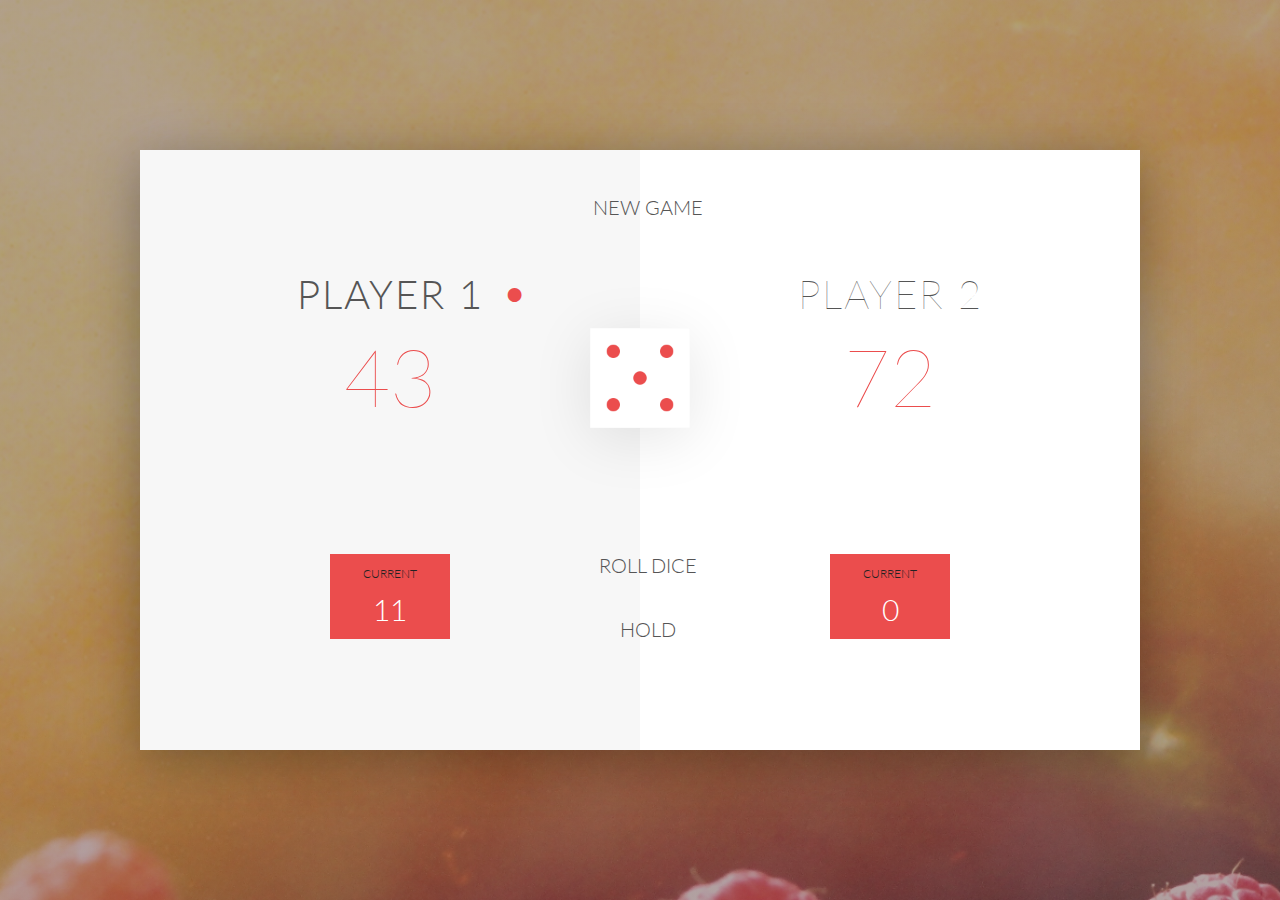
==== index.html @ 4b7d8f1d "Primer commit de la estructura basica" ====
<!DOCTYPE html>
<html lang="en">
    <head>
        <meta charset="UTF-8">
        <link href="https://fonts.googleapis.com/css?family=Lato:100,300,600" rel="stylesheet" type="text/css">
        <link href="http://code.ionicframework.com/ionicons/2.0.1/css/ionicons.min.css" rel="stylesheet" type="text/css">
        <link type="text/css" rel="stylesheet" href="style.css">
        
        <title>Pig Game</title>
    </head>

    <body>
        <div class="wrapper clearfix">
            <div class="player-0-panel active">
                <div class="player-name" id="name-0">Player 1</div>
                <div class="player-score" id="score-0">43</div>
                <div class="player-current-box">
                    <div class="player-current-label">Current</div>
                    <div class="player-current-score" id="current-0">11</div>
                </div>
            </div>
            
            <div class="player-1-panel">
                <div class="player-name" id="name-1">Player 2</div>
                <div class="player-score" id="score-1">72</div>
                <div class="player-current-box">
                    <div class="player-current-label">Current</div>
                    <div class="player-current-score" id="current-1">0</div>
                </div>
            </div>
            
            <button class="btn-new"><i class="ion-ios-plus-outline"></i>New game</button>
            <button class="btn-roll"><i class="ion-ios-loop"></i>Roll dice</button>
            <button class="btn-hold"><i class="ion-ios-download-outline"></i>Hold</button>
            
            <img src="dice-5.png" alt="Dice" class="dice">
        </div>
        
        <script src="app.js"></script>
    </body>
</html>
---- style.css ----
/**********************************************
*** GENERAL
**********************************************/

* {
    margin: 0;
    padding: 0;
    box-sizing: border-box;
    
}

.clearfix::after {
    content: "";
    display: table;
    clear: both;
}

body {
    background-image: linear-gradient(rgba(62, 20, 20, 0.4), rgba(62, 20, 20, 0.4)), url(back.jpg);
    background-size: cover;
    background-position: center;
    font-family: Lato;
    font-weight: 300;
    position: relative;
    height: 100vh;
    color: #555;
}

.wrapper {
    width: 1000px;
    position: absolute;
    top: 50%;
    left: 50%;
    transform: translate(-50%, -50%);
    background-color: #fff;
    box-shadow: 0px 10px 50px rgba(0, 0, 0, 0.3);
    overflow: hidden;
}

.player-0-panel,
.player-1-panel {
    width: 50%;
    float: left;
    height: 600px;
    padding: 100px;
}



/**********************************************
*** PLAYERS
**********************************************/

.player-name {
    font-size: 40px;
    text-align: center;
    text-transform: uppercase;
    letter-spacing: 2px;
    font-weight: 100;
    margin-top: 20px;
    margin-bottom: 10px;
    position: relative;
}

.player-score {
    text-align: center;
    font-size: 80px;
    font-weight: 100;
    color: #EB4D4D;
    margin-bottom: 130px;
}

.active { background-color: #f7f7f7; }
.active .player-name { font-weight: 300; }

.active .player-name::after {
    content: "\2022";
    font-size: 47px;
    position: absolute;
    color: #EB4D4D;
    top: -7px;
    right: 10px;
    
}

.player-current-box {
    background-color: #EB4D4D;
    color: #fff;
    width: 40%;
    margin: 0 auto;
    padding: 12px;
    text-align: center;
}

.player-current-label {
    text-transform: uppercase;
    margin-bottom: 10px;
    font-size: 12px;
    color: #222;
}

.player-current-score {
    font-size: 30px;
}

button {
    position: absolute;
    width: 200px;
    left: 50%;
    transform: translateX(-50%);
    color: #555;
    background: none;
    border: none;
    font-family: Lato;
    font-size: 20px;
    text-transform: uppercase;
    cursor: pointer;
    font-weight: 300;
    transition: background-color 0.3s, color 0.3s;
}

button:hover { font-weight: 600; }
button:hover i { margin-right: 20px; }

button:focus {
    outline: none;
}

i {
    color: #EB4D4D;
    display: inline-block;
    margin-right: 15px;
    font-size: 32px;
    line-height: 1;
    vertical-align: text-top;
    margin-top: -4px;
    transition: margin 0.3s;
}

.btn-new { top: 45px;}
.btn-roll { top: 403px;}
.btn-hold { top: 467px;}

.dice {
    position: absolute;
    left: 50%;
    top: 178px;
    transform: translateX(-50%);
    height: 100px;
    box-shadow: 0px 10px 60px rgba(0, 0, 0, 0.10);
}

.winner { background-color: #f7f7f7; }
.winner .player-name { font-weight: 300; color: #EB4D4D; }
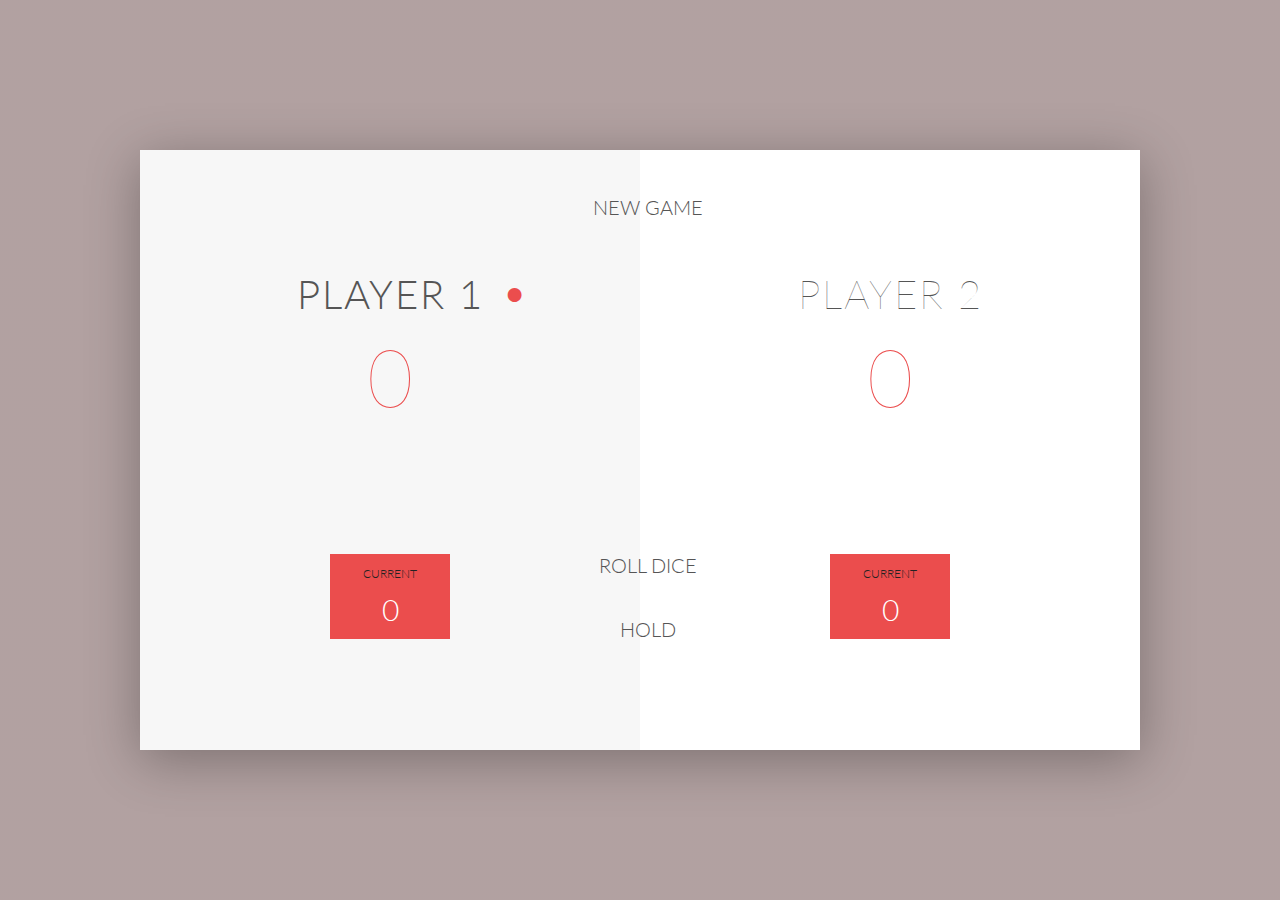
==== commit cf13cfa0: "se estructuro mejor el proyecto en carpetas" ====
--- a/index.html
+++ b/index.html
@@ -4,7 +4,7 @@
         <meta charset="UTF-8">
         <link href="https://fonts.googleapis.com/css?family=Lato:100,300,600" rel="stylesheet" type="text/css">
         <link href="http://code.ionicframework.com/ionicons/2.0.1/css/ionicons.min.css" rel="stylesheet" type="text/css">
-        <link type="text/css" rel="stylesheet" href="style.css">
+        <link type="text/css" rel="stylesheet" href="./css/style.min.css">
         
         <title>Pig Game</title>
     </head>
@@ -33,9 +33,9 @@
             <button class="btn-roll"><i class="ion-ios-loop"></i>Roll dice</button>
             <button class="btn-hold"><i class="ion-ios-download-outline"></i>Hold</button>
             
-            <img src="dice-5.png" alt="Dice" class="dice">
+            <img src="./img/dice-1.png" alt="Dice" class="dice">
         </div>
         
-        <script src="app.js"></script>
+        <script src="./js/app.js"></script>
     </body>
 </html>--- a/css/style.min.css
+++ b/css/style.min.css
@@ -0,0 +1 @@
+*{margin:0;padding:0;box-sizing:border-box}.clearfix::after{content:"";display:table;clear:both}body{background-image:linear-gradient(rgba(62,20,20,0.4), rgba(62,20,20,0.4)),url(./img/back.jpg);background-size:cover;background-position:center;font-family:Lato;font-weight:300;position:relative;height:100vh;color:#555}.wrapper{width:1000px;position:absolute;top:50%;left:50%;transform:translate(-50%, -50%);background-color:#fff;box-shadow:0px 10px 50px rgba(0,0,0,0.3);overflow:hidden}.player-0-panel,.player-1-panel{width:50%;float:left;height:600px;padding:100px}.player-name{font-size:40px;text-align:center;text-transform:uppercase;letter-spacing:2px;font-weight:100;margin-top:20px;margin-bottom:10px;position:relative}.player-score{text-align:center;font-size:80px;font-weight:100;color:#EB4D4D;margin-bottom:130px}.active{background-color:#f7f7f7}.active .player-name{font-weight:300}.active .player-name::after{content:"\2022";font-size:47px;position:absolute;color:#EB4D4D;top:-7px;right:10px}.player-current-box{background-color:#EB4D4D;color:#fff;width:40%;margin:0 auto;padding:12px;text-align:center}.player-current-label{text-transform:uppercase;margin-bottom:10px;font-size:12px;color:#222}.player-current-score{font-size:30px}button{position:absolute;width:200px;left:50%;transform:translateX(-50%);color:#555;background:none;border:none;font-family:Lato;font-size:20px;text-transform:uppercase;cursor:pointer;font-weight:300;transition:background-color 0.3s, color 0.3s}button:hover{font-weight:600}button:hover i{margin-right:20px}button:focus{outline:none}i{color:#EB4D4D;display:inline-block;margin-right:15px;font-size:32px;line-height:1;vertical-align:text-top;margin-top:-4px;transition:margin 0.3s}.btn-new{top:45px}.btn-roll{top:403px}.btn-hold{top:467px}.dice{position:absolute;left:50%;top:178px;transform:translateX(-50%);height:100px;box-shadow:0px 10px 60px rgba(0,0,0,0.1)}.winner{background-color:#f7f7f7}.winner .player-name{font-weight:300;color:#EB4D4D}
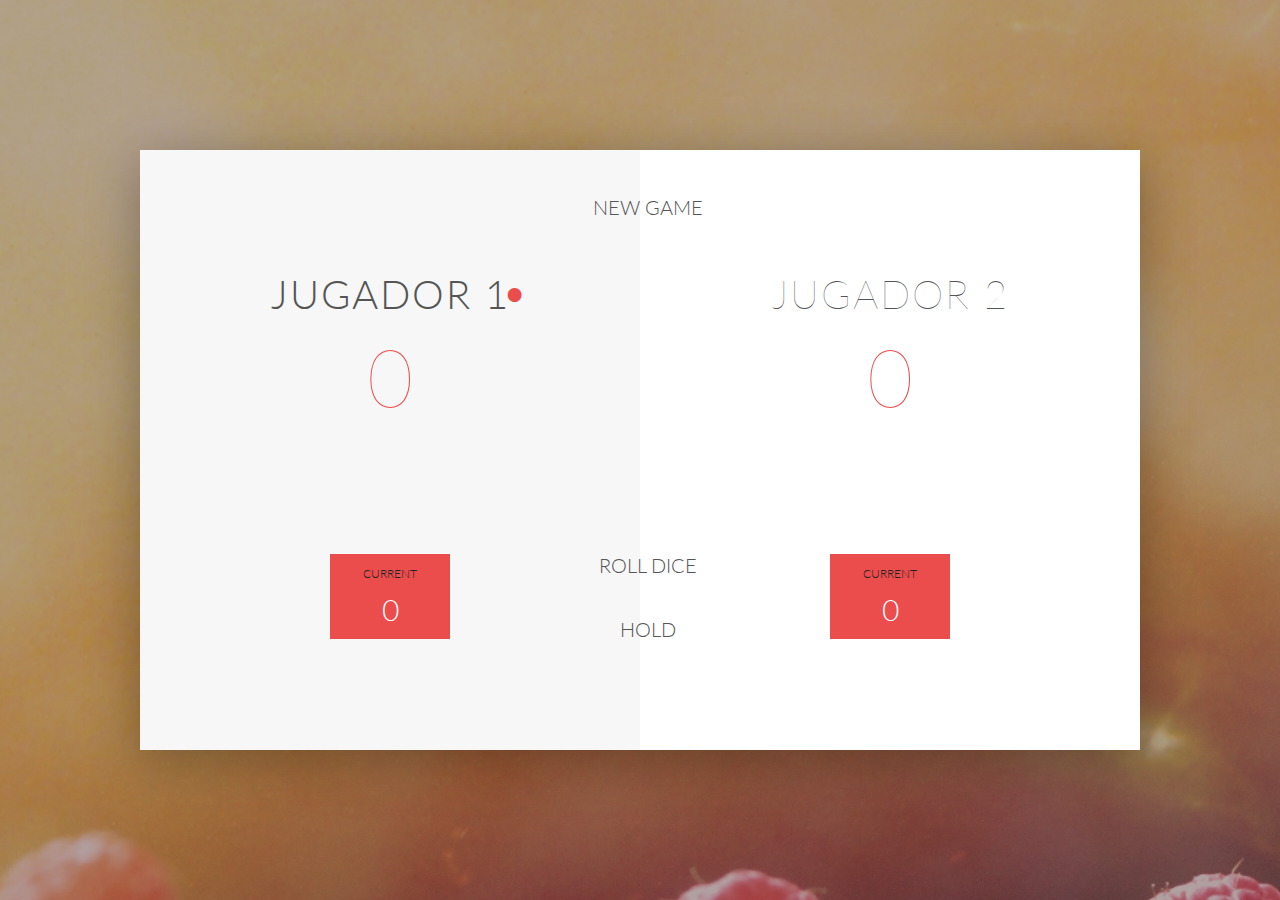
==== commit f02aad35: "se mejoro la funcion init" ====
--- a/index.html
+++ b/index.html
@@ -12,7 +12,7 @@
     <body>
         <div class="wrapper clearfix">
             <div class="player-0-panel active">
-                <div class="player-name" id="name-0">Player 1</div>
+                <div class="player-name" id="name-0">Jugador 1</div>
                 <div class="player-score" id="score-0">43</div>
                 <div class="player-current-box">
                     <div class="player-current-label">Current</div>
@@ -21,7 +21,7 @@
             </div>
             
             <div class="player-1-panel">
-                <div class="player-name" id="name-1">Player 2</div>
+                <div class="player-name" id="name-1">Jugador 2</div>
                 <div class="player-score" id="score-1">72</div>
                 <div class="player-current-box">
                     <div class="player-current-label">Current</div>
--- a/css/style.min.css
+++ b/css/style.min.css
@@ -1 +1 @@
-*{margin:0;padding:0;box-sizing:border-box}.clearfix::after{content:"";display:table;clear:both}body{background-image:linear-gradient(rgba(62,20,20,0.4), rgba(62,20,20,0.4)),url(./img/back.jpg);background-size:cover;background-position:center;font-family:Lato;font-weight:300;position:relative;height:100vh;color:#555}.wrapper{width:1000px;position:absolute;top:50%;left:50%;transform:translate(-50%, -50%);background-color:#fff;box-shadow:0px 10px 50px rgba(0,0,0,0.3);overflow:hidden}.player-0-panel,.player-1-panel{width:50%;float:left;height:600px;padding:100px}.player-name{font-size:40px;text-align:center;text-transform:uppercase;letter-spacing:2px;font-weight:100;margin-top:20px;margin-bottom:10px;position:relative}.player-score{text-align:center;font-size:80px;font-weight:100;color:#EB4D4D;margin-bottom:130px}.active{background-color:#f7f7f7}.active .player-name{font-weight:300}.active .player-name::after{content:"\2022";font-size:47px;position:absolute;color:#EB4D4D;top:-7px;right:10px}.player-current-box{background-color:#EB4D4D;color:#fff;width:40%;margin:0 auto;padding:12px;text-align:center}.player-current-label{text-transform:uppercase;margin-bottom:10px;font-size:12px;color:#222}.player-current-score{font-size:30px}button{position:absolute;width:200px;left:50%;transform:translateX(-50%);color:#555;background:none;border:none;font-family:Lato;font-size:20px;text-transform:uppercase;cursor:pointer;font-weight:300;transition:background-color 0.3s, color 0.3s}button:hover{font-weight:600}button:hover i{margin-right:20px}button:focus{outline:none}i{color:#EB4D4D;display:inline-block;margin-right:15px;font-size:32px;line-height:1;vertical-align:text-top;margin-top:-4px;transition:margin 0.3s}.btn-new{top:45px}.btn-roll{top:403px}.btn-hold{top:467px}.dice{position:absolute;left:50%;top:178px;transform:translateX(-50%);height:100px;box-shadow:0px 10px 60px rgba(0,0,0,0.1)}.winner{background-color:#f7f7f7}.winner .player-name{font-weight:300;color:#EB4D4D}
+*{margin:0;padding:0;box-sizing:border-box}.clearfix::after{content:"";display:table;clear:both}body{background-image:linear-gradient(rgba(62,20,20,0.4), rgba(62,20,20,0.4)),url(../img/back.jpg);background-size:cover;background-position:center;font-family:Lato;font-weight:300;position:relative;height:100vh;color:#555}.wrapper{width:1000px;position:absolute;top:50%;left:50%;transform:translate(-50%, -50%);background-color:#fff;box-shadow:0px 10px 50px rgba(0,0,0,0.3);overflow:hidden}.player-0-panel,.player-1-panel{width:50%;float:left;height:600px;padding:100px}.player-name{font-size:40px;text-align:center;text-transform:uppercase;letter-spacing:2px;font-weight:100;margin-top:20px;margin-bottom:10px;position:relative}.player-score{text-align:center;font-size:80px;font-weight:100;color:#EB4D4D;margin-bottom:130px}.active{background-color:#f7f7f7}.active .player-name{font-weight:300}.active .player-name::after{content:"\2022";font-size:47px;position:absolute;color:#EB4D4D;top:-7px;right:10px}.player-current-box{background-color:#EB4D4D;color:#fff;width:40%;margin:0 auto;padding:12px;text-align:center}.player-current-label{text-transform:uppercase;margin-bottom:10px;font-size:12px;color:#222}.player-current-score{font-size:30px}button{position:absolute;width:200px;left:50%;transform:translateX(-50%);color:#555;background:none;border:none;font-family:Lato;font-size:20px;text-transform:uppercase;cursor:pointer;font-weight:300;transition:background-color 0.3s, color 0.3s}button:hover{font-weight:600}button:hover i{margin-right:20px}button:focus{outline:none}i{color:#EB4D4D;display:inline-block;margin-right:15px;font-size:32px;line-height:1;vertical-align:text-top;margin-top:-4px;transition:margin 0.3s}.btn-new{top:45px}.btn-roll{top:403px}.btn-hold{top:467px}.dice{position:absolute;left:50%;top:178px;transform:translateX(-50%);height:100px;box-shadow:0px 10px 60px rgba(0,0,0,0.1)}.winner{background-color:#f7f7f7}.winner .player-name{font-weight:300;color:#EB4D4D}
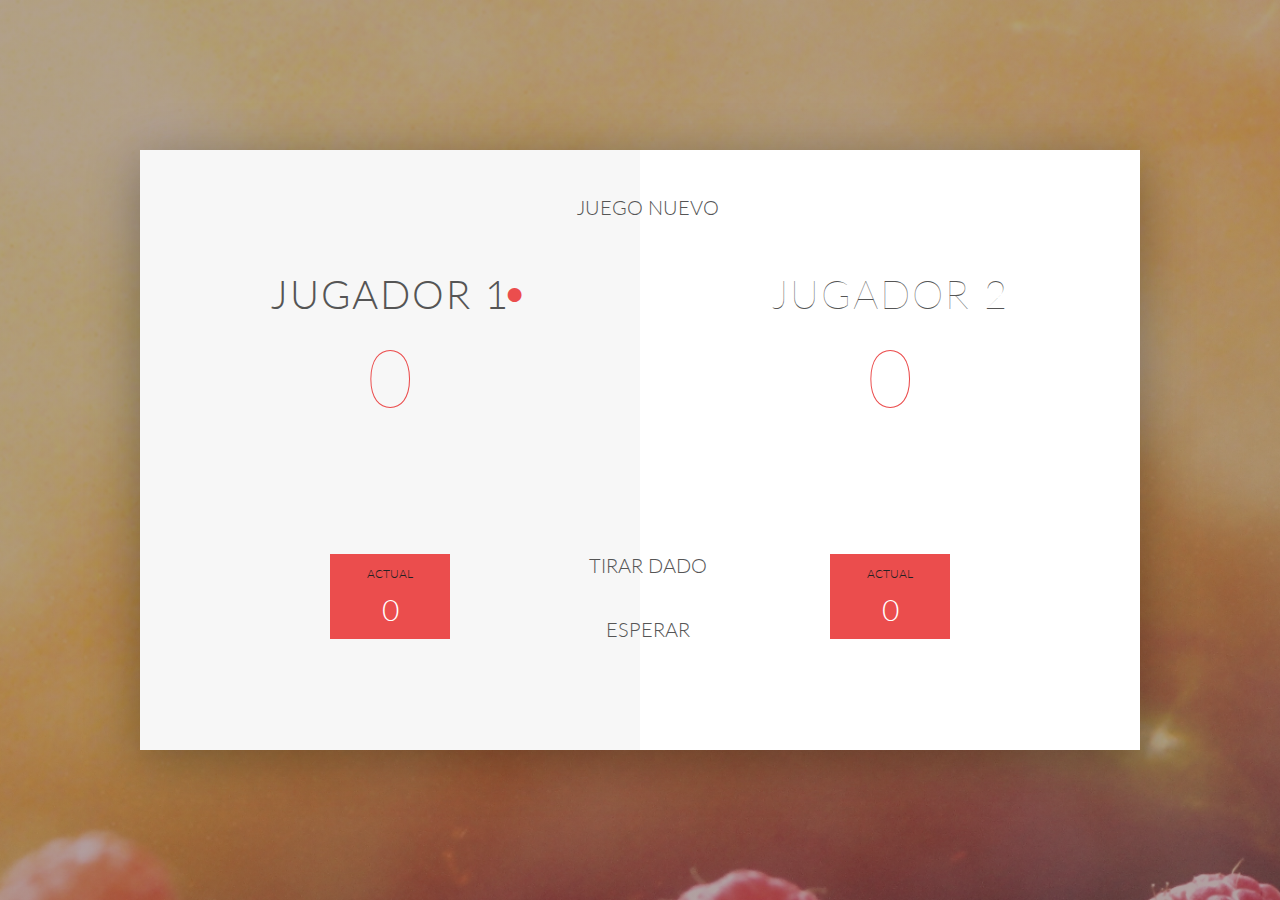
==== commit 8b18d0ed: "se agrego el state" ====
--- a/index.html
+++ b/index.html
@@ -15,7 +15,7 @@
                 <div class="player-name" id="name-0">Jugador 1</div>
                 <div class="player-score" id="score-0">43</div>
                 <div class="player-current-box">
-                    <div class="player-current-label">Current</div>
+                    <div class="player-current-label">Actual</div>
                     <div class="player-current-score" id="current-0">11</div>
                 </div>
             </div>
@@ -24,14 +24,14 @@
                 <div class="player-name" id="name-1">Jugador 2</div>
                 <div class="player-score" id="score-1">72</div>
                 <div class="player-current-box">
-                    <div class="player-current-label">Current</div>
+                    <div class="player-current-label">Actual</div>
                     <div class="player-current-score" id="current-1">0</div>
                 </div>
             </div>
             
-            <button class="btn-new"><i class="ion-ios-plus-outline"></i>New game</button>
-            <button class="btn-roll"><i class="ion-ios-loop"></i>Roll dice</button>
-            <button class="btn-hold"><i class="ion-ios-download-outline"></i>Hold</button>
+            <button class="btn-new"><i class="ion-ios-plus-outline"></i>Juego nuevo</button>
+            <button class="btn-roll"><i class="ion-ios-loop"></i>Tirar dado</button>
+            <button class="btn-hold"><i class="ion-ios-download-outline"></i>Esperar</button>
             
             <img src="./img/dice-1.png" alt="Dice" class="dice">
         </div>
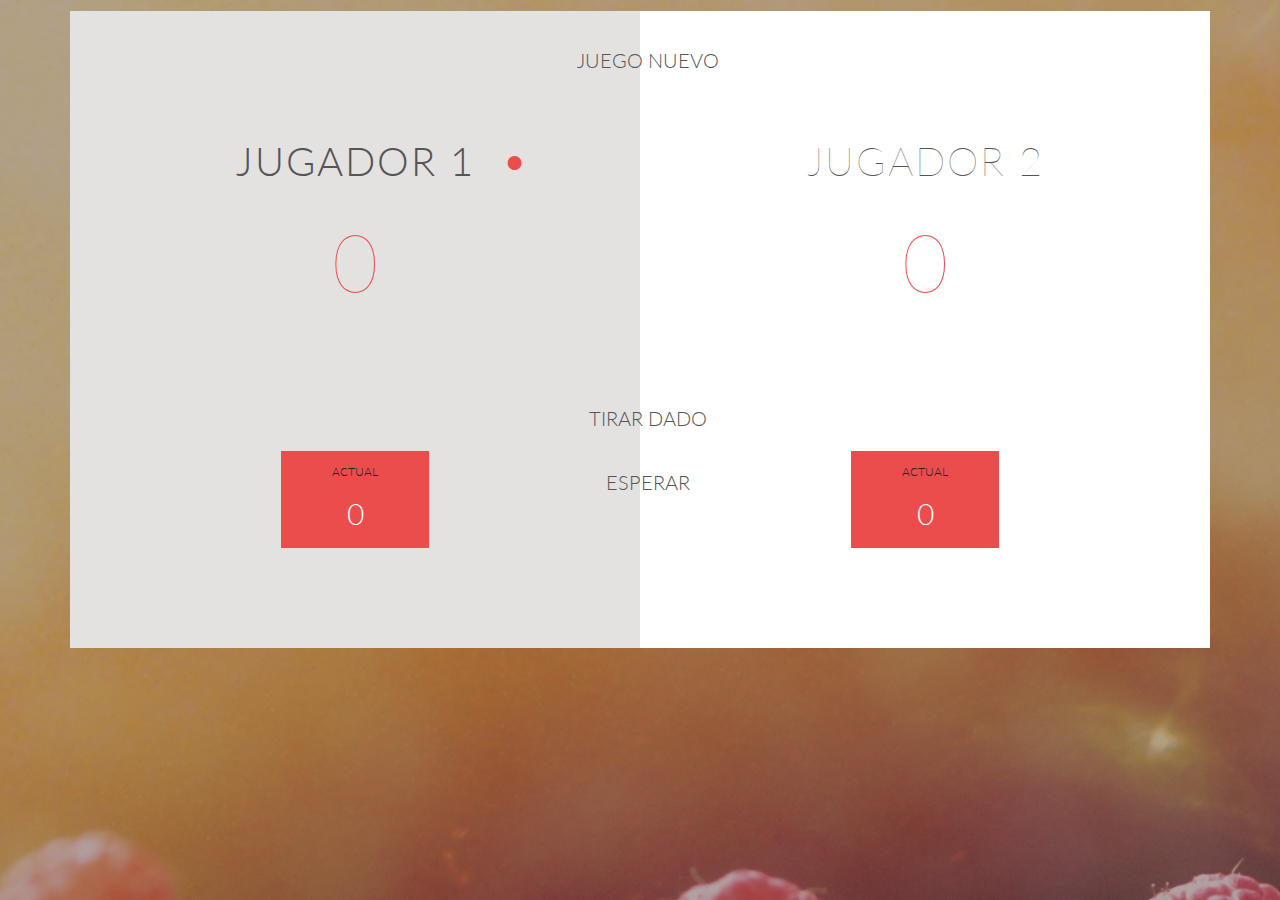
==== commit 21e417ad: "se agrego bootstrap" ====
--- a/index.html
+++ b/index.html
@@ -1,41 +1,92 @@
 <!DOCTYPE html>
-<html lang="en">
-    <head>
-        <meta charset="UTF-8">
-        <link href="https://fonts.googleapis.com/css?family=Lato:100,300,600" rel="stylesheet" type="text/css">
-        <link href="http://code.ionicframework.com/ionicons/2.0.1/css/ionicons.min.css" rel="stylesheet" type="text/css">
-        <link type="text/css" rel="stylesheet" href="./css/style.min.css">
-        
-        <title>Pig Game</title>
-    </head>
+<html lang="es">
 
-    <body>
-        <div class="wrapper clearfix">
-            <div class="player-0-panel active">
-                <div class="player-name" id="name-0">Jugador 1</div>
-                <div class="player-score" id="score-0">43</div>
-                <div class="player-current-box">
-                    <div class="player-current-label">Actual</div>
-                    <div class="player-current-score" id="current-0">11</div>
+<head>
+    <meta charset="UTF-8">
+    <meta name="viewport" content="width=device-width, initial-scale=1">
+    <link rel="apple-touch-icon" sizes="57x57" href="./img/favicon/apple-icon-57x57.png">
+    <link rel="apple-touch-icon" sizes="60x60" href="./img/favicon/apple-icon-60x60.png">
+    <link rel="apple-touch-icon" sizes="72x72" href="./img/favicon/apple-icon-72x72.png">
+    <link rel="apple-touch-icon" sizes="76x76" href="./img/favicon/apple-icon-76x76.png">
+    <link rel="apple-touch-icon" sizes="114x114" href="./img/favicon/apple-icon-114x114.png">
+    <link rel="apple-touch-icon" sizes="120x120" href="./img/favicon/apple-icon-120x120.png">
+    <link rel="apple-touch-icon" sizes="144x144" href="./img/favicon/apple-icon-144x144.png">
+    <link rel="apple-touch-icon" sizes="152x152" href="./img/favicon/apple-icon-152x152.png">
+    <link rel="apple-touch-icon" sizes="180x180" href="./img/favicon/apple-icon-180x180.png">
+    <link rel="icon" type="image/png" sizes="192x192" href="./img/favicon/android-icon-192x192.png">
+    <link rel="icon" type="image/png" sizes="32x32" href="./img/favicon/favicon-32x32.png">
+    <link rel="icon" type="image/png" sizes="96x96" href="./img/favicon/favicon-96x96.png">
+    <link rel="icon" type="image/png" sizes="16x16" href="./img/favicon/favicon-16x16.png">
+    <link rel="manifest" href="./img/favicon/manifest.json">
+    <meta name="msapplication-TileColor" content="#ffffff">
+    <meta name="msapplication-TileImage" content="./img/favicon/ms-icon-144x144.png">
+    <link href="https://fonts.googleapis.com/css?family=Lato:100,300,600" rel="stylesheet" type="text/css">
+    <link href="http://code.ionicframework.com/ionicons/2.0.1/css/ionicons.min.css" rel="stylesheet" type="text/css">
+    <link rel="stylesheet" href="https://stackpath.bootstrapcdn.com/bootstrap/4.2.1/css/bootstrap.min.css">
+    <link type="text/css" rel="stylesheet" href="./css/style.min.css">
+    <meta name="theme-color" content="#ffffff">
+    <title>Pig Game</title>
+</head>
+
+<body>
+
+    <!-- <div class="wrapper clearfix">
+        <div class="player-0-panel active">
+            <div class="player-name" id="name-0">Jugador 1</div>
+            <div class="player-score" id="score-0">43</div>
+            <div class="player-current-box">
+                <div class="player-current-label">Actual</div>
+                <div class="player-current-score" id="current-0">11</div>
+            </div>
+        </div>
+
+        <div class="player-1-panel">
+            <div class="player-name" id="name-1">Jugador 2</div>
+            <div class="player-score" id="score-1">72</div>
+            <div class="player-current-box">
+                <div class="player-current-label">Actual</div>
+                <div class="player-current-score" id="current-1">0</div>
+            </div>
+        </div>
+
+        <button class="btn-new"><i class="ion-ios-plus-outline"></i>Juego nuevo</button>
+        <button class="btn-roll"><i class="ion-ios-loop"></i>Tirar dado</button>
+        <button class="btn-hold"><i class="ion-ios-download-outline"></i>Esperar</button>
+
+        <img src="./img/dice-1.png" alt="Dice" class="dice">
+    </div> -->
+
+    <div class="container">
+        <div class="row wrapper">
+            <div class="col">
+                <div class="player-0-panel active">
+                    <div class="player-name" id="name-0">Jugador 1</div>
+                    <div class="player-score" id="score-0">43</div>
+                    <div class="player-current-box">
+                        <div class="player-current-label">Actual</div>
+                        <div class="player-current-score" id="current-0">11</div>
+                    </div>
                 </div>
             </div>
-            
-            <div class="player-1-panel">
-                <div class="player-name" id="name-1">Jugador 2</div>
-                <div class="player-score" id="score-1">72</div>
-                <div class="player-current-box">
-                    <div class="player-current-label">Actual</div>
-                    <div class="player-current-score" id="current-1">0</div>
+            <div class="col">
+                <div class="player-1-panel">
+                    <div class="player-name" id="name-1">Jugador 2</div>
+                    <div class="player-score" id="score-1">72</div>
+                    <div class="player-current-box">
+                        <div class="player-current-label">Actual</div>
+                        <div class="player-current-score" id="current-1">0</div>
+                    </div>
                 </div>
             </div>
-            
-            <button class="btn-new"><i class="ion-ios-plus-outline"></i>Juego nuevo</button>
-            <button class="btn-roll"><i class="ion-ios-loop"></i>Tirar dado</button>
-            <button class="btn-hold"><i class="ion-ios-download-outline"></i>Esperar</button>
-            
-            <img src="./img/dice-1.png" alt="Dice" class="dice">
+            <div class="botones">
+                <button class="btn-new"><i class="ion-ios-plus-outline"></i>Juego nuevo</button>
+                <button class="btn-roll"><i class="ion-ios-loop"></i>Tirar dado</button>
+                <button class="btn-hold"><i class="ion-ios-download-outline"></i>Esperar</button>
+                <img src="./img/dice-1.png" alt="Dice" class="dice">
+            </div>
         </div>
-        
-        <script src="./js/app.js"></script>
-    </body>
+    </div>
+    <script src="./js/app.js"></script>
+</body>
+
 </html>--- a/css/style.min.css
+++ b/css/style.min.css
@@ -1 +1 @@
-*{margin:0;padding:0;box-sizing:border-box}.clearfix::after{content:"";display:table;clear:both}body{background-image:linear-gradient(rgba(62,20,20,0.4), rgba(62,20,20,0.4)),url(../img/back.jpg);background-size:cover;background-position:center;font-family:Lato;font-weight:300;position:relative;height:100vh;color:#555}.wrapper{width:1000px;position:absolute;top:50%;left:50%;transform:translate(-50%, -50%);background-color:#fff;box-shadow:0px 10px 50px rgba(0,0,0,0.3);overflow:hidden}.player-0-panel,.player-1-panel{width:50%;float:left;height:600px;padding:100px}.player-name{font-size:40px;text-align:center;text-transform:uppercase;letter-spacing:2px;font-weight:100;margin-top:20px;margin-bottom:10px;position:relative}.player-score{text-align:center;font-size:80px;font-weight:100;color:#EB4D4D;margin-bottom:130px}.active{background-color:#f7f7f7}.active .player-name{font-weight:300}.active .player-name::after{content:"\2022";font-size:47px;position:absolute;color:#EB4D4D;top:-7px;right:10px}.player-current-box{background-color:#EB4D4D;color:#fff;width:40%;margin:0 auto;padding:12px;text-align:center}.player-current-label{text-transform:uppercase;margin-bottom:10px;font-size:12px;color:#222}.player-current-score{font-size:30px}button{position:absolute;width:200px;left:50%;transform:translateX(-50%);color:#555;background:none;border:none;font-family:Lato;font-size:20px;text-transform:uppercase;cursor:pointer;font-weight:300;transition:background-color 0.3s, color 0.3s}button:hover{font-weight:600}button:hover i{margin-right:20px}button:focus{outline:none}i{color:#EB4D4D;display:inline-block;margin-right:15px;font-size:32px;line-height:1;vertical-align:text-top;margin-top:-4px;transition:margin 0.3s}.btn-new{top:45px}.btn-roll{top:403px}.btn-hold{top:467px}.dice{position:absolute;left:50%;top:178px;transform:translateX(-50%);height:100px;box-shadow:0px 10px 60px rgba(0,0,0,0.1)}.winner{background-color:#f7f7f7}.winner .player-name{font-weight:300;color:#EB4D4D}
+*{margin:0;padding:0;box-sizing:border-box}.clearfix::after{content:"";display:table;clear:both}body{background-image:linear-gradient(rgba(62,20,20,0.4), rgba(62,20,20,0.4)),url(../img/back.jpg);background-size:cover;background-position:center;font-family:Lato;font-weight:300;position:relative;height:100vh;color:#555}.wrapper{padding-top:1%;overflow:hidden}.col{background-color:white;margin:0%;padding:0%}.player-0-panel,.player-1-panel{padding:100px}.player-name{font-size:40px;text-align:center;text-transform:uppercase;letter-spacing:2px;font-weight:100;margin-top:20px;margin-bottom:10px;position:relative}.player-score{text-align:center;font-size:80px;font-weight:100;color:#EB4D4D;margin-bottom:130px}.active{background-color:#e4e1e1}.active .player-name{font-weight:300}.active .player-name::after{content:"\2022";font-size:47px;position:absolute;color:#EB4D4D;top:-7px;right:10px}.player-current-box{background-color:#EB4D4D;color:#fff;width:40%;margin:0 auto;padding:12px;text-align:center}.player-current-label{text-transform:uppercase;margin-bottom:10px;font-size:12px;color:#222}.player-current-score{font-size:30px}button{position:absolute;width:200px;left:50%;transform:translateX(-50%);color:#555;background:none;border:none;font-family:Lato;font-size:20px;text-transform:uppercase;cursor:pointer;font-weight:300;transition:background-color 0.3s, color 0.3s}button:hover{font-weight:600}button:hover i{margin-right:20px}button:focus{outline:none}i{color:#EB4D4D;display:inline-block;margin-right:15px;font-size:32px;line-height:1;vertical-align:text-top;margin-top:-4px;transition:margin 0.3s}.btn-new{top:45px}.btn-roll{top:403px}.btn-hold{top:467px}.dice{position:absolute;left:50%;top:178px;transform:translateX(-50%);height:100px;box-shadow:0px 10px 60px rgba(0,0,0,0.1)}.winner{background-color:#f7f7f7}.winner .player-name{font-weight:300;color:#EB4D4D}@media (max-width: 768px){.player-0-panel,.player-1-panel{padding:50px}.player-name{font-size:30px}.player-score{margin-bottom:65px}.btn-roll{top:303px}.btn-hold{top:367px}}@media (max-width: 425px){.player-0-panel,.player-1-panel{padding:30px}.player-name{font-size:20px;margin-top:5px}.player-score{margin-bottom:0px;font-size:40px}.btn-roll{top:303px}.btn-hold{top:367px}}
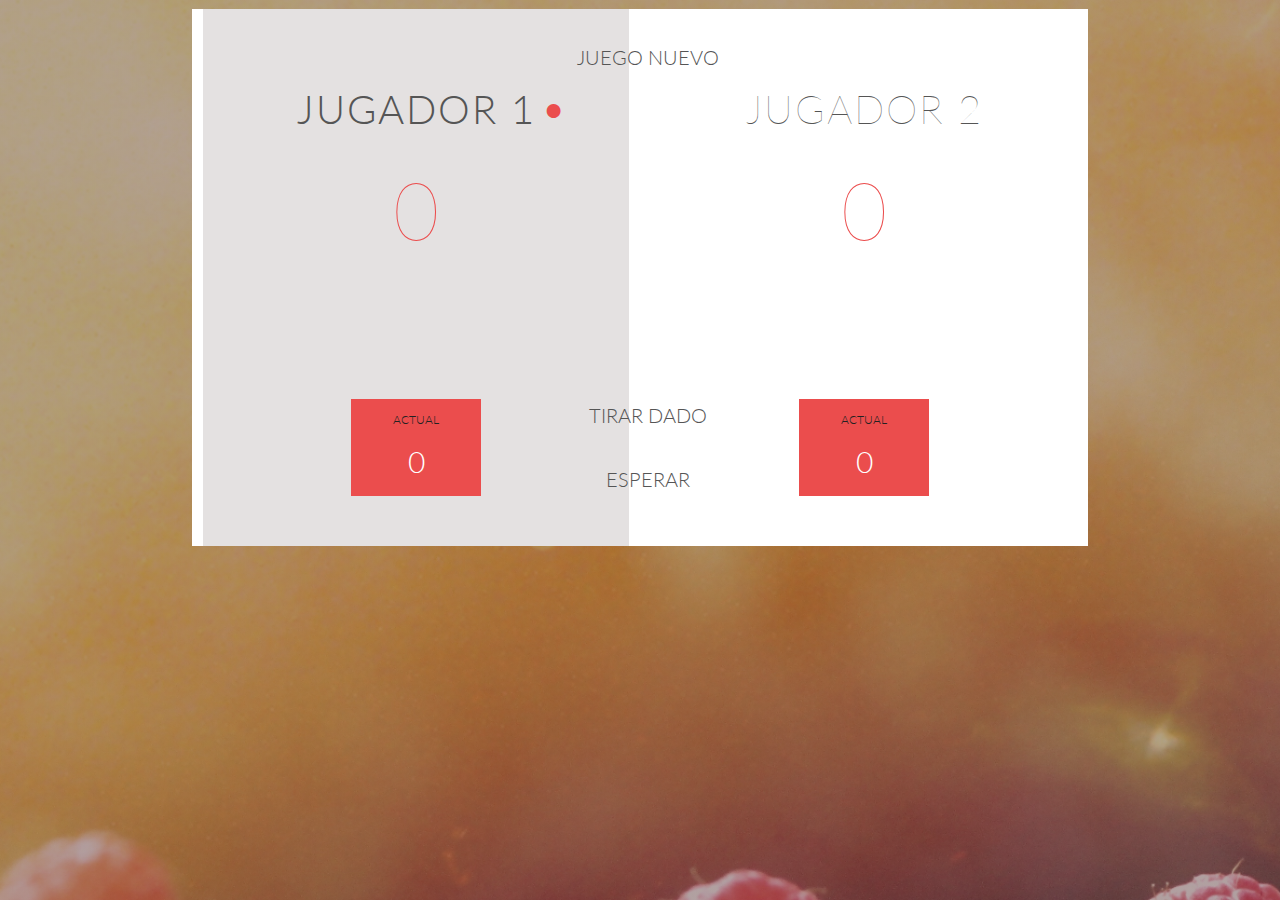
==== commit 3963eb06: "se agrego materialize y media querys" ====
--- a/index.html
+++ b/index.html
@@ -22,7 +22,7 @@
     <meta name="msapplication-TileImage" content="./img/favicon/ms-icon-144x144.png">
     <link href="https://fonts.googleapis.com/css?family=Lato:100,300,600" rel="stylesheet" type="text/css">
     <link href="http://code.ionicframework.com/ionicons/2.0.1/css/ionicons.min.css" rel="stylesheet" type="text/css">
-    <link rel="stylesheet" href="https://stackpath.bootstrapcdn.com/bootstrap/4.2.1/css/bootstrap.min.css">
+    <link rel="stylesheet" href="https://cdnjs.cloudflare.com/ajax/libs/materialize/1.0.0/css/materialize.min.css">
     <link type="text/css" rel="stylesheet" href="./css/style.min.css">
     <meta name="theme-color" content="#ffffff">
     <title>Pig Game</title>
@@ -58,7 +58,7 @@
 
     <div class="container">
         <div class="row wrapper">
-            <div class="col">
+            <div class="col s12 l6">
                 <div class="player-0-panel active">
                     <div class="player-name" id="name-0">Jugador 1</div>
                     <div class="player-score" id="score-0">43</div>
@@ -68,7 +68,7 @@
                     </div>
                 </div>
             </div>
-            <div class="col">
+            <div class="col s12 l6">
                 <div class="player-1-panel">
                     <div class="player-name" id="name-1">Jugador 2</div>
                     <div class="player-score" id="score-1">72</div>
--- a/css/style.min.css
+++ b/css/style.min.css
@@ -1 +1 @@
-*{margin:0;padding:0;box-sizing:border-box}.clearfix::after{content:"";display:table;clear:both}body{background-image:linear-gradient(rgba(62,20,20,0.4), rgba(62,20,20,0.4)),url(../img/back.jpg);background-size:cover;background-position:center;font-family:Lato;font-weight:300;position:relative;height:100vh;color:#555}.wrapper{padding-top:1%;overflow:hidden}.col{background-color:white;margin:0%;padding:0%}.player-0-panel,.player-1-panel{padding:100px}.player-name{font-size:40px;text-align:center;text-transform:uppercase;letter-spacing:2px;font-weight:100;margin-top:20px;margin-bottom:10px;position:relative}.player-score{text-align:center;font-size:80px;font-weight:100;color:#EB4D4D;margin-bottom:130px}.active{background-color:#e4e1e1}.active .player-name{font-weight:300}.active .player-name::after{content:"\2022";font-size:47px;position:absolute;color:#EB4D4D;top:-7px;right:10px}.player-current-box{background-color:#EB4D4D;color:#fff;width:40%;margin:0 auto;padding:12px;text-align:center}.player-current-label{text-transform:uppercase;margin-bottom:10px;font-size:12px;color:#222}.player-current-score{font-size:30px}button{position:absolute;width:200px;left:50%;transform:translateX(-50%);color:#555;background:none;border:none;font-family:Lato;font-size:20px;text-transform:uppercase;cursor:pointer;font-weight:300;transition:background-color 0.3s, color 0.3s}button:hover{font-weight:600}button:hover i{margin-right:20px}button:focus{outline:none}i{color:#EB4D4D;display:inline-block;margin-right:15px;font-size:32px;line-height:1;vertical-align:text-top;margin-top:-4px;transition:margin 0.3s}.btn-new{top:45px}.btn-roll{top:403px}.btn-hold{top:467px}.dice{position:absolute;left:50%;top:178px;transform:translateX(-50%);height:100px;box-shadow:0px 10px 60px rgba(0,0,0,0.1)}.winner{background-color:#f7f7f7}.winner .player-name{font-weight:300;color:#EB4D4D}@media (max-width: 768px){.player-0-panel,.player-1-panel{padding:50px}.player-name{font-size:30px}.player-score{margin-bottom:65px}.btn-roll{top:303px}.btn-hold{top:367px}}@media (max-width: 425px){.player-0-panel,.player-1-panel{padding:30px}.player-name{font-size:20px;margin-top:5px}.player-score{margin-bottom:0px;font-size:40px}.btn-roll{top:303px}.btn-hold{top:367px}}
+*{margin:0;padding:0;box-sizing:border-box}.clearfix::after{content:"";display:table;clear:both}body{background-image:linear-gradient(rgba(62,20,20,0.4), rgba(62,20,20,0.4)),url(../img/back.jpg);background-size:cover;background-position:center;font-family:Lato;font-weight:300;position:relative;height:100vh;color:#555}.wrapper{padding-top:1%;overflow:hidden}.col{background-color:white;margin:0%;padding:0%}.player-0-panel,.player-1-panel{padding:50px}.player-name{font-size:40px;text-align:center;text-transform:uppercase;letter-spacing:2px;font-weight:100;margin-top:20px;margin-bottom:10px;position:relative}.player-score{text-align:center;font-size:80px;font-weight:100;color:#EB4D4D;margin-bottom:130px}.active{background-color:#e4e1e1}.active .player-name{font-weight:300}.active .player-name::after{content:"\2022";font-size:47px;position:absolute;color:#EB4D4D;top:-7px;right:10px}.player-current-box{background-color:#EB4D4D;color:#fff;width:40%;margin:0 auto;padding:12px;text-align:center}.player-current-label{text-transform:uppercase;margin-bottom:10px;font-size:12px;color:#222}.player-current-score{font-size:30px}button{position:absolute;width:200px;left:50%;transform:translateX(-50%);color:#555;background:none;border:none;font-family:Lato;font-size:20px;text-transform:uppercase;cursor:pointer;font-weight:300;transition:background-color 0.3s, color 0.3s}button:hover{font-weight:600}button:hover i{margin-right:20px}button:focus{outline:none}i{color:#EB4D4D;display:inline-block;margin-right:15px;font-size:32px;line-height:1;vertical-align:text-top;margin-top:-4px;transition:margin 0.3s}.btn-new{top:45px}.btn-roll{top:403px}.btn-hold{top:467px}.dice{position:absolute;left:50%;top:178px;transform:translateX(-50%);height:100px;box-shadow:0px 10px 60px rgba(0,0,0,0.1)}.winner{background-color:#f7f7f7}.winner .player-name{font-weight:300;color:#EB4D4D}@media (max-width: 768px){.player-0-panel,.player-1-panel{padding:70px}.player-name{font-size:30px}.player-score{margin-bottom:65px}.btn-roll{top:303px}.btn-hold{top:367px}}@media (max-width: 425px){.player-0-panel,.player-1-panel{padding:70px}.player-name{font-size:20px;margin-top:5px}.player-score{margin-bottom:0px;font-size:40px}.btn-roll{top:303px;left:35vw}.btn-hold{top:367px;left:35vw}.dice{left:80%;top:40vh}.active .player-name::after{top:-25px}}
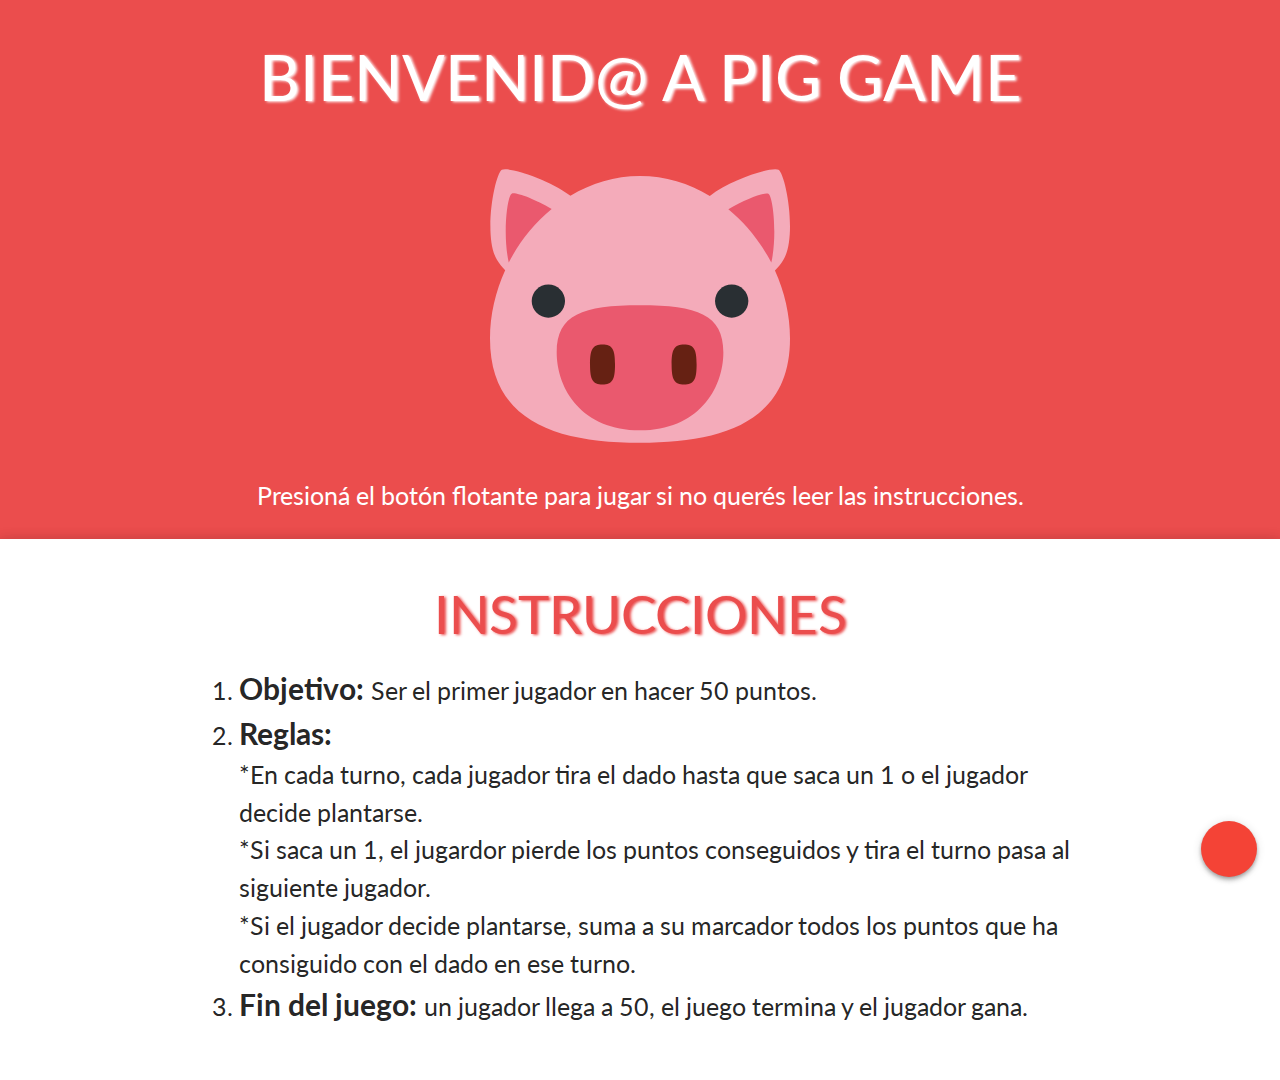
==== commit 4d01989d: "se agrego pagina de instrucciones" ====
--- a/index.html
+++ b/index.html
@@ -23,70 +23,63 @@
     <link href="https://fonts.googleapis.com/css?family=Lato:100,300,600" rel="stylesheet" type="text/css">
     <link href="http://code.ionicframework.com/ionicons/2.0.1/css/ionicons.min.css" rel="stylesheet" type="text/css">
     <link rel="stylesheet" href="https://cdnjs.cloudflare.com/ajax/libs/materialize/1.0.0/css/materialize.min.css">
-    <link type="text/css" rel="stylesheet" href="./css/style.min.css">
+    <link rel="stylesheet" href="https://cdnjs.cloudflare.com/ajax/libs/animate.css/3.7.0/animate.min.css">
+    <link type="text/css" rel="stylesheet" href="./css/introStyle.min.css">
     <meta name="theme-color" content="#ffffff">
     <title>Pig Game</title>
 </head>
 
 <body>
-
-    <!-- <div class="wrapper clearfix">
-        <div class="player-0-panel active">
-            <div class="player-name" id="name-0">Jugador 1</div>
-            <div class="player-score" id="score-0">43</div>
-            <div class="player-current-box">
-                <div class="player-current-label">Actual</div>
-                <div class="player-current-score" id="current-0">11</div>
-            </div>
+    <div class="container animated fadeIn">
+        <div class="row">
+            <h1>Bienvenid@ a Pig Game</h1>
         </div>
-
-        <div class="player-1-panel">
-            <div class="player-name" id="name-1">Jugador 2</div>
-            <div class="player-score" id="score-1">72</div>
-            <div class="player-current-box">
-                <div class="player-current-label">Actual</div>
-                <div class="player-current-score" id="current-1">0</div>
-            </div>
-        </div>
-
-        <button class="btn-new"><i class="ion-ios-plus-outline"></i>Juego nuevo</button>
-        <button class="btn-roll"><i class="ion-ios-loop"></i>Tirar dado</button>
-        <button class="btn-hold"><i class="ion-ios-download-outline"></i>Esperar</button>
-
-        <img src="./img/dice-1.png" alt="Dice" class="dice">
-    </div> -->
-
-    <div class="container">
-        <div class="row wrapper">
-            <div class="col s12 l6">
-                <div class="player-0-panel active">
-                    <div class="player-name" id="name-0">Jugador 1</div>
-                    <div class="player-score" id="score-0">43</div>
-                    <div class="player-current-box">
-                        <div class="player-current-label">Actual</div>
-                        <div class="player-current-score" id="current-0">11</div>
+        <div class="row">
+            <div class="flexbox">
+                <div class="col center-align">
+                    <div class="pigImg">
+                        <img class="responsive-img" src="./img/pig.svg" alt="bpork">
                     </div>
                 </div>
             </div>
-            <div class="col s12 l6">
-                <div class="player-1-panel">
-                    <div class="player-name" id="name-1">Jugador 2</div>
-                    <div class="player-score" id="score-1">72</div>
-                    <div class="player-current-box">
-                        <div class="player-current-label">Actual</div>
-                        <div class="player-current-score" id="current-1">0</div>
-                    </div>
-                </div>
-            </div>
-            <div class="botones">
-                <button class="btn-new"><i class="ion-ios-plus-outline"></i>Juego nuevo</button>
-                <button class="btn-roll"><i class="ion-ios-loop"></i>Tirar dado</button>
-                <button class="btn-hold"><i class="ion-ios-download-outline"></i>Esperar</button>
-                <img src="./img/dice-1.png" alt="Dice" class="dice">
+        </div>
+        <div class="row">
+            <h5>Presioná el botón flotante para jugar si no querés leer las instrucciones. <i class="ion-arrow-right-c"></i></h5>
+        </div>
+    </div>
+    <div class="container-fluid explicacion z-depth-3 animated fadeInUp delay-1s">
+        <div class="row">
+            <h2 class="animated zoomIn delay-2s">Instrucciones</h2>
+            <div class="container animated slideInLeft delay-2s">
+                <ol class="instrucciones">
+                    <li class=" flow-text">
+                        <span class="itemInstrucciones">Objetivo: </span>Ser el primer jugador en hacer 50
+                        puntos.
+                    </li>
+                    <li class="flow-text">
+                        <span class="itemInstrucciones">Reglas: </span><br>
+                        *En cada turno, cada jugador tira el dado hasta que saca un 1 o el jugador decide plantarse.<br>
+                        *Si saca un 1, el jugardor pierde los puntos conseguidos y tira el turno pasa al siguiente
+                        jugador.<br>
+                        *Si el jugador decide plantarse, suma a su marcador todos los puntos que ha consiguido con el
+                        dado
+                        en ese turno.
+                    </li>
+                    <li class="flow-text">
+                        <span class="itemInstrucciones">Fin del juego: </span> un jugador llega a 50, el juego termina
+                        y el jugador gana.
+                    </li>
+                </ol>
             </div>
         </div>
     </div>
-    <script src="./js/app.js"></script>
+    <div class="flotante">
+        <div class="fixed-action-btn">
+            <a href="./game.html" class="btn-floating btn-large red z-depth-2">
+                <i class="large ion-ios-game-controller-a-outline"></i>
+            </a>
+        </div>
+    </div>
 </body>
 
 </html>--- a/css/introStyle.min.css
+++ b/css/introStyle.min.css
@@ -0,0 +1 @@
+body{background-color:#EB4D4D;font-family:Lato}h1{text-align:center;text-transform:uppercase;color:white;text-shadow:2px 1px 3px}h2{text-align:center;text-transform:uppercase;color:#EB4D4D;text-shadow:2px 1px 3px}h5{text-align:center;color:white}.pigImg{width:300px}.explicacion{background-color:white;padding:10px}.instrucciones{font-size:1.5em}.titulo{margin:50px}.itemInstrucciones{font-weight:bolder;font-size:2rem}.flexbox{display:flex;justify-content:center;align-items:center}@media (max-width: 425px){h1{font-size:2.5rem}.pigImg{width:200px}}
